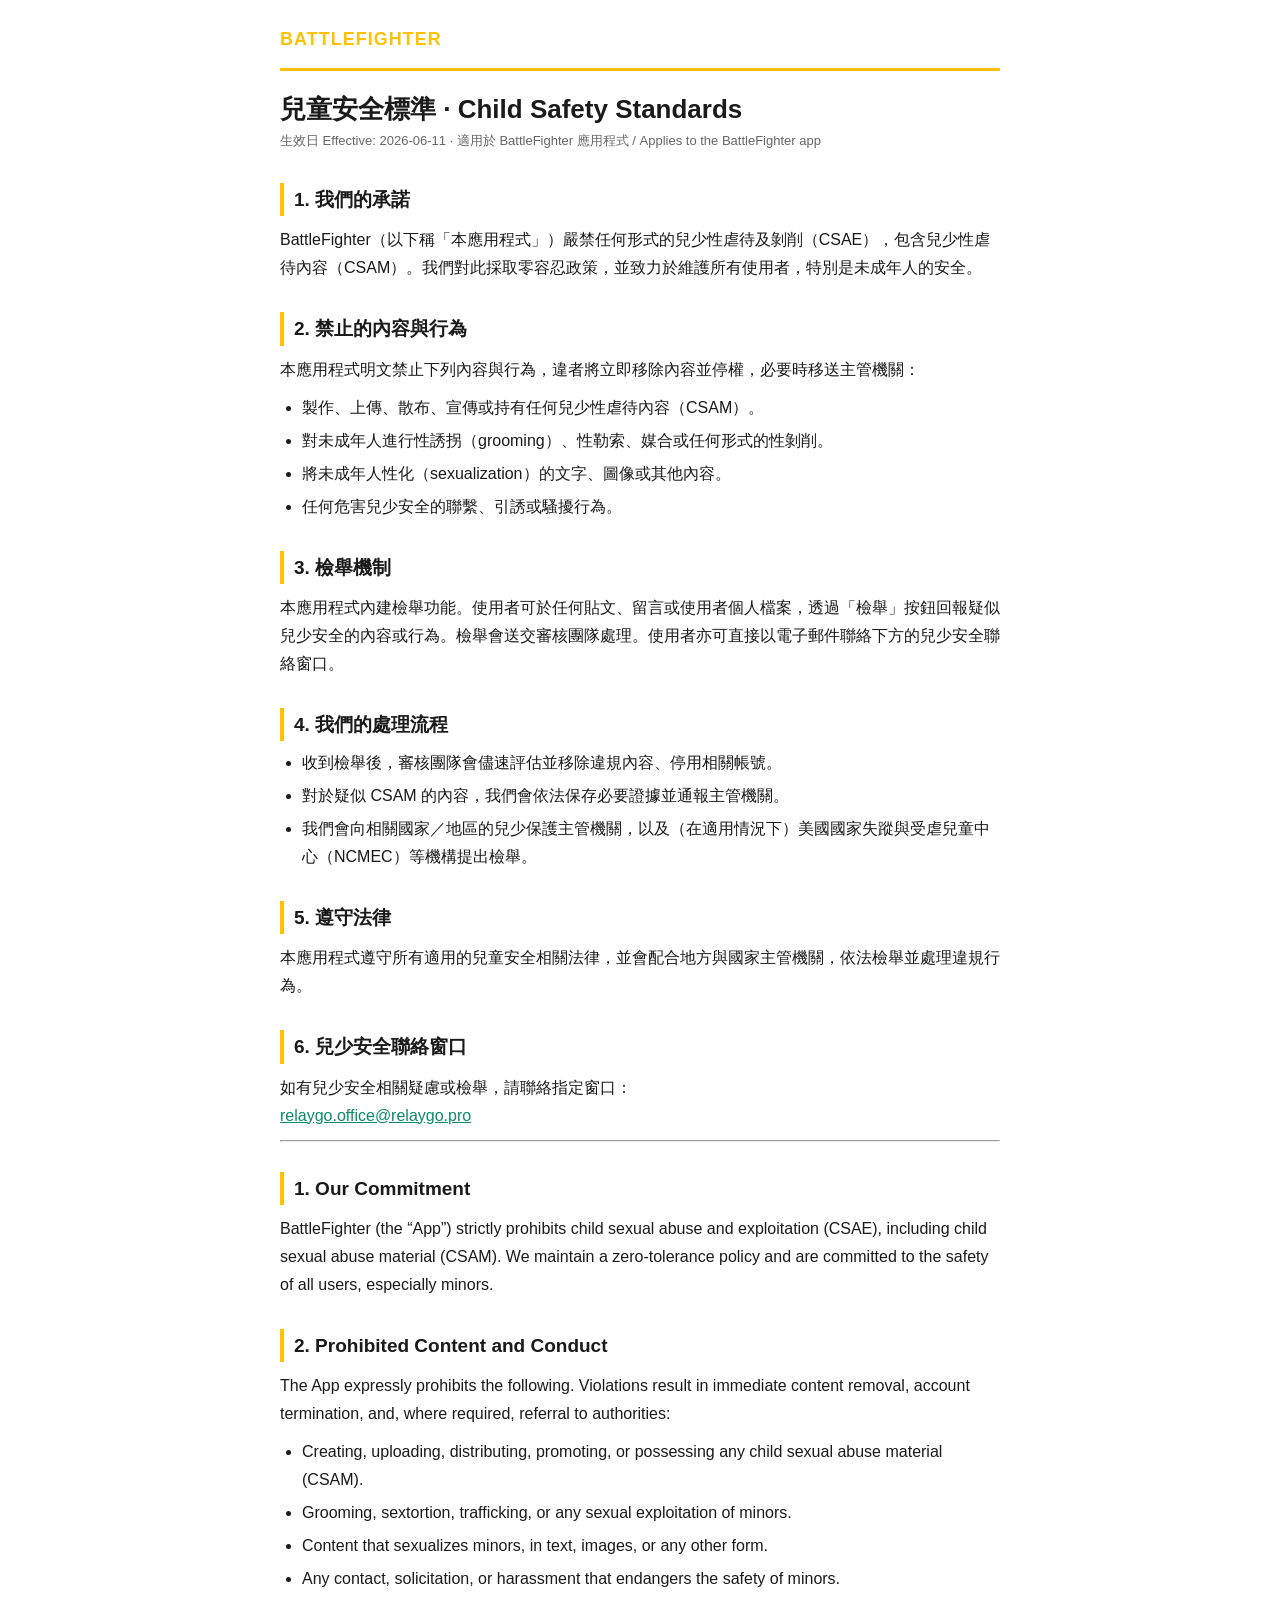
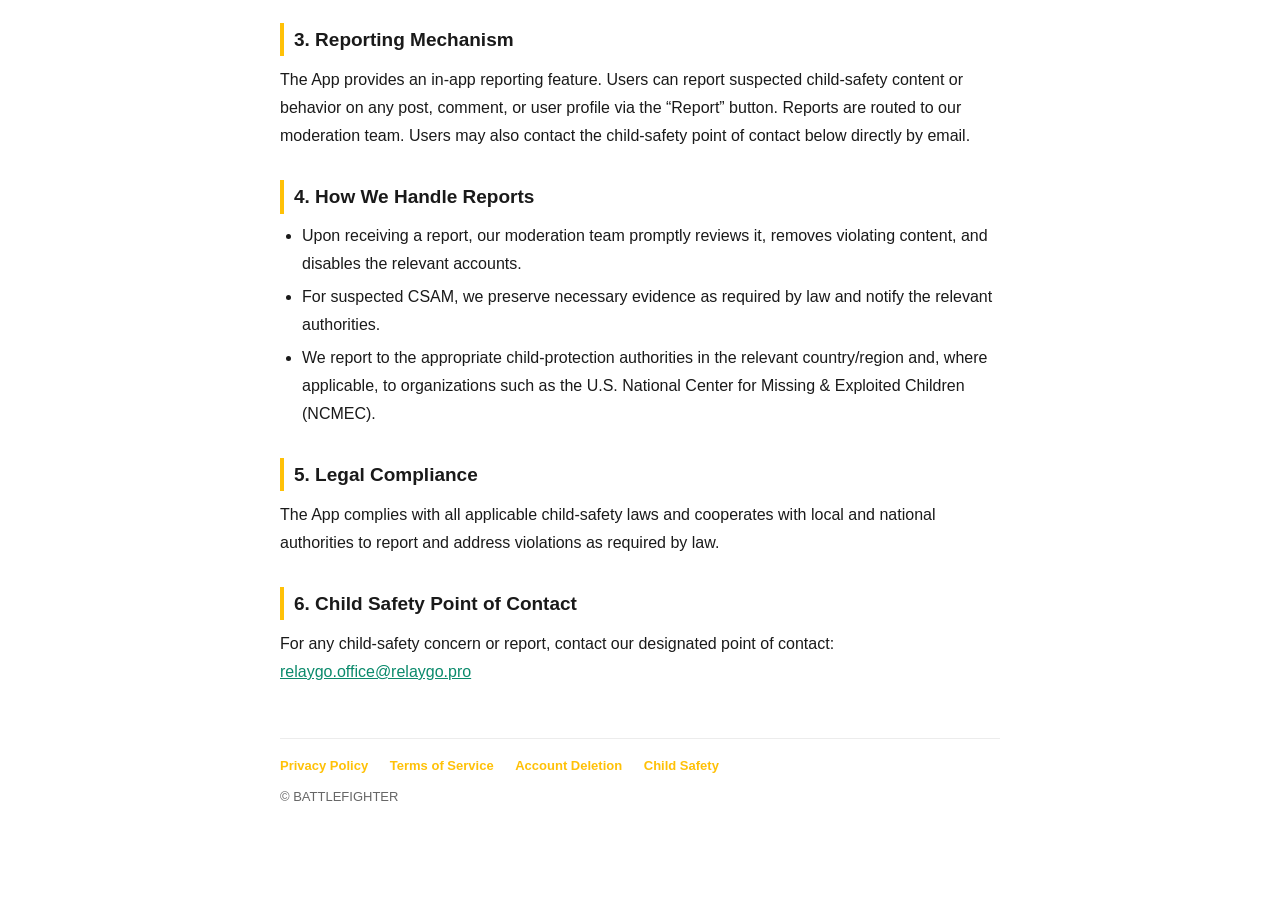
==== child-safety.html @ c1e0ab57 "加兒童安全標準頁 (CSAE) — Google Play 社交類別必填 Co-Authored-By: Claude Opus 4.8 (1M context) <noreply@anthropic" ====
<!doctype html>
<html lang="zh">
<head>
<meta charset="utf-8">
<meta name="viewport" content="width=device-width, initial-scale=1">
<meta name="robots" content="index,follow">
<title>Child Safety Standards — BATTLEFIGHTER</title>
<link rel="stylesheet" href="style.css">
</head>
<body>
<div class="wrap">
  <header class="top">
    <a class="brand" href="index.html">BATTLEFIGHTER</a>
  </header>

  <h1>兒童安全標準 · Child Safety Standards</h1>
  <div class="meta">生效日 Effective: 2026-06-11 · 適用於 BattleFighter 應用程式 / Applies to the BattleFighter app</div>

  <!-- ============ 中文 ============ -->
  <h2>1. 我們的承諾</h2>
  <p>BattleFighter（以下稱「本應用程式」）嚴禁任何形式的兒少性虐待及剝削（CSAE），包含兒少性虐待內容（CSAM）。我們對此採取零容忍政策，並致力於維護所有使用者，特別是未成年人的安全。</p>

  <h2>2. 禁止的內容與行為</h2>
  <p>本應用程式明文禁止下列內容與行為，違者將立即移除內容並停權，必要時移送主管機關：</p>
  <ul>
    <li>製作、上傳、散布、宣傳或持有任何兒少性虐待內容（CSAM）。</li>
    <li>對未成年人進行性誘拐（grooming）、性勒索、媒合或任何形式的性剝削。</li>
    <li>將未成年人性化（sexualization）的文字、圖像或其他內容。</li>
    <li>任何危害兒少安全的聯繫、引誘或騷擾行為。</li>
  </ul>

  <h2>3. 檢舉機制</h2>
  <p>本應用程式內建檢舉功能。使用者可於任何貼文、留言或使用者個人檔案，透過「檢舉」按鈕回報疑似兒少安全的內容或行為。檢舉會送交審核團隊處理。使用者亦可直接以電子郵件聯絡下方的兒少安全聯絡窗口。</p>

  <h2>4. 我們的處理流程</h2>
  <ul>
    <li>收到檢舉後，審核團隊會儘速評估並移除違規內容、停用相關帳號。</li>
    <li>對於疑似 CSAM 的內容，我們會依法保存必要證據並通報主管機關。</li>
    <li>我們會向相關國家／地區的兒少保護主管機關，以及（在適用情況下）美國國家失蹤與受虐兒童中心（NCMEC）等機構提出檢舉。</li>
  </ul>

  <h2>5. 遵守法律</h2>
  <p>本應用程式遵守所有適用的兒童安全相關法律，並會配合地方與國家主管機關，依法檢舉並處理違規行為。</p>

  <h2>6. 兒少安全聯絡窗口</h2>
  <p>如有兒少安全相關疑慮或檢舉，請聯絡指定窗口：<br>
  <a href="mailto:relaygo.office@relaygo.pro">relaygo.office@relaygo.pro</a></p>

  <hr>

  <!-- ============ English ============ -->
  <h2>1. Our Commitment</h2>
  <p>BattleFighter (the “App”) strictly prohibits child sexual abuse and exploitation (CSAE), including child sexual abuse material (CSAM). We maintain a zero-tolerance policy and are committed to the safety of all users, especially minors.</p>

  <h2>2. Prohibited Content and Conduct</h2>
  <p>The App expressly prohibits the following. Violations result in immediate content removal, account termination, and, where required, referral to authorities:</p>
  <ul>
    <li>Creating, uploading, distributing, promoting, or possessing any child sexual abuse material (CSAM).</li>
    <li>Grooming, sextortion, trafficking, or any sexual exploitation of minors.</li>
    <li>Content that sexualizes minors, in text, images, or any other form.</li>
    <li>Any contact, solicitation, or harassment that endangers the safety of minors.</li>
  </ul>

  <h2>3. Reporting Mechanism</h2>
  <p>The App provides an in-app reporting feature. Users can report suspected child-safety content or behavior on any post, comment, or user profile via the “Report” button. Reports are routed to our moderation team. Users may also contact the child-safety point of contact below directly by email.</p>

  <h2>4. How We Handle Reports</h2>
  <ul>
    <li>Upon receiving a report, our moderation team promptly reviews it, removes violating content, and disables the relevant accounts.</li>
    <li>For suspected CSAM, we preserve necessary evidence as required by law and notify the relevant authorities.</li>
    <li>We report to the appropriate child-protection authorities in the relevant country/region and, where applicable, to organizations such as the U.S. National Center for Missing &amp; Exploited Children (NCMEC).</li>
  </ul>

  <h2>5. Legal Compliance</h2>
  <p>The App complies with all applicable child-safety laws and cooperates with local and national authorities to report and address violations as required by law.</p>

  <h2>6. Child Safety Point of Contact</h2>
  <p>For any child-safety concern or report, contact our designated point of contact:<br>
  <a href="mailto:relaygo.office@relaygo.pro">relaygo.office@relaygo.pro</a></p>

  <footer>
    <nav class="docnav">
      <a href="privacy.html">Privacy Policy</a>
      <a href="terms.html">Terms of Service</a>
      <a href="delete-account.html">Account Deletion</a>
      <a href="child-safety.html">Child Safety</a>
    </nav>
    <div>© BATTLEFIGHTER</div>
  </footer>
</div>
</body>
</html>
---- style.css ----
:root{
  --brand:#FFC107; --bg:#ffffff; --fg:#1a1a1a; --muted:#666; --line:#ececec;
}
@media (prefers-color-scheme: dark){
  :root{ --bg:#121212; --fg:#ededed; --muted:#9a9a9a; --line:#2a2a2a; }
}
*{box-sizing:border-box}
html,body{margin:0;padding:0}
body{
  background:var(--bg); color:var(--fg); line-height:1.75;
  font-family:-apple-system,BlinkMacSystemFont,"Segoe UI",Roboto,
    "Noto Sans CJK TC","Microsoft JhengHei","Hiragino Sans",sans-serif;
}
.wrap{max-width:760px;margin:0 auto;padding:24px 20px 96px}
header.top{
  display:flex;align-items:center;justify-content:space-between;
  flex-wrap:wrap;gap:8px;border-bottom:3px solid var(--brand);
  padding-bottom:12px;margin-bottom:4px;
}
.brand{font-weight:800;letter-spacing:1px;color:var(--brand);
  font-size:18px;text-decoration:none}
.langs a{margin-left:12px;color:var(--muted);text-decoration:none;font-size:14px}
.langs a.active{color:var(--brand);font-weight:700}
h1{font-size:26px;margin:22px 0 4px;line-height:1.3}
.meta{color:var(--muted);font-size:13px;margin-bottom:26px}
h2{font-size:19px;margin:30px 0 8px;border-left:4px solid var(--brand);padding-left:10px}
h3{font-size:16px;margin:18px 0 6px}
ul{padding-left:22px;margin:8px 0}
li{margin:5px 0}
p{margin:10px 0}
a{color:#0a8a6b}
.loading{color:var(--muted)}
footer{margin-top:52px;border-top:1px solid var(--line);padding-top:16px;
  color:var(--muted);font-size:13px}
nav.docnav{margin-bottom:8px}
nav.docnav a{display:inline-block;margin-right:18px;color:var(--brand);
  font-weight:600;text-decoration:none}
.cards{display:flex;flex-wrap:wrap;gap:16px;margin-top:28px}
.card{flex:1 1 260px;border:1px solid var(--line);border-radius:12px;
  padding:20px;text-decoration:none;color:inherit;transition:border-color .15s}
.card:hover{border-color:var(--brand)}
.card h2{border:0;padding:0;margin:0 0 6px}
.card p{margin:0;color:var(--muted);font-size:14px}
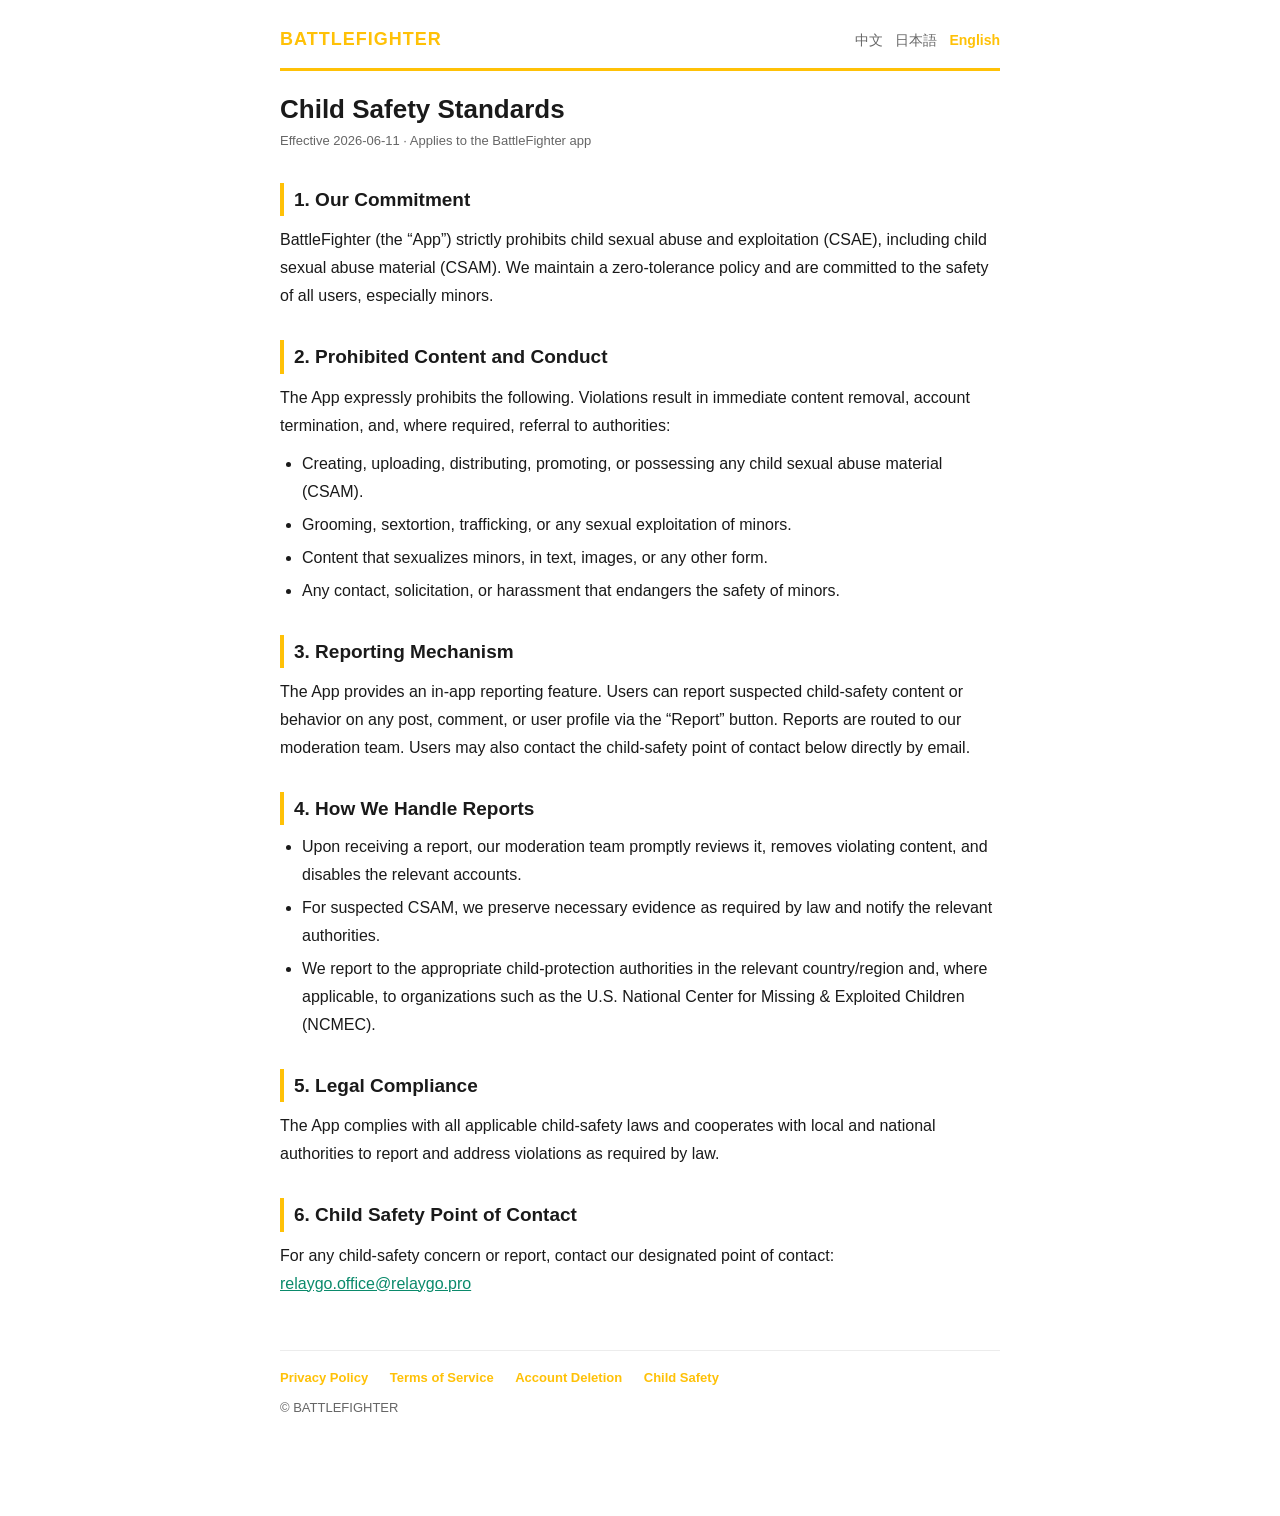
==== commit aa147455: "child-safety 頁加 zh/ja/en 三語切換 + 補日文，與其他法律頁一致 Co-Authored-By: Claude Opus 4.8 (1M context) <noreply@a" ====
--- a/child-safety.html
+++ b/child-safety.html
@@ -11,72 +11,113 @@
 <div class="wrap">
   <header class="top">
     <a class="brand" href="index.html">BATTLEFIGHTER</a>
+    <span class="langs" id="langs"></span>
   </header>
 
-  <h1>兒童安全標準 · Child Safety Standards</h1>
-  <div class="meta">生效日 Effective: 2026-06-11 · 適用於 BattleFighter 應用程式 / Applies to the BattleFighter app</div>
+  <!-- ============ 中文 ============ -->
+  <section data-lang="zh">
+    <h1>兒童安全標準</h1>
+    <div class="meta">生效日 2026-06-11 · 適用於 BattleFighter 應用程式</div>
 
-  <!-- ============ 中文 ============ -->
-  <h2>1. 我們的承諾</h2>
-  <p>BattleFighter（以下稱「本應用程式」）嚴禁任何形式的兒少性虐待及剝削（CSAE），包含兒少性虐待內容（CSAM）。我們對此採取零容忍政策，並致力於維護所有使用者，特別是未成年人的安全。</p>
+    <h2>1. 我們的承諾</h2>
+    <p>BattleFighter（以下稱「本應用程式」）嚴禁任何形式的兒少性虐待及剝削（CSAE），包含兒少性虐待內容（CSAM）。我們對此採取零容忍政策，並致力於維護所有使用者，特別是未成年人的安全。</p>
 
-  <h2>2. 禁止的內容與行為</h2>
-  <p>本應用程式明文禁止下列內容與行為，違者將立即移除內容並停權，必要時移送主管機關：</p>
-  <ul>
-    <li>製作、上傳、散布、宣傳或持有任何兒少性虐待內容（CSAM）。</li>
-    <li>對未成年人進行性誘拐（grooming）、性勒索、媒合或任何形式的性剝削。</li>
-    <li>將未成年人性化（sexualization）的文字、圖像或其他內容。</li>
-    <li>任何危害兒少安全的聯繫、引誘或騷擾行為。</li>
-  </ul>
+    <h2>2. 禁止的內容與行為</h2>
+    <p>本應用程式明文禁止下列內容與行為，違者將立即移除內容並停權，必要時移送主管機關：</p>
+    <ul>
+      <li>製作、上傳、散布、宣傳或持有任何兒少性虐待內容（CSAM）。</li>
+      <li>對未成年人進行性誘拐（grooming）、性勒索、媒合或任何形式的性剝削。</li>
+      <li>將未成年人性化（sexualization）的文字、圖像或其他內容。</li>
+      <li>任何危害兒少安全的聯繫、引誘或騷擾行為。</li>
+    </ul>
 
-  <h2>3. 檢舉機制</h2>
-  <p>本應用程式內建檢舉功能。使用者可於任何貼文、留言或使用者個人檔案，透過「檢舉」按鈕回報疑似兒少安全的內容或行為。檢舉會送交審核團隊處理。使用者亦可直接以電子郵件聯絡下方的兒少安全聯絡窗口。</p>
+    <h2>3. 檢舉機制</h2>
+    <p>本應用程式內建檢舉功能。使用者可於任何貼文、留言或使用者個人檔案，透過「檢舉」按鈕回報疑似兒少安全的內容或行為。檢舉會送交審核團隊處理。使用者亦可直接以電子郵件聯絡下方的兒少安全聯絡窗口。</p>
 
-  <h2>4. 我們的處理流程</h2>
-  <ul>
-    <li>收到檢舉後，審核團隊會儘速評估並移除違規內容、停用相關帳號。</li>
-    <li>對於疑似 CSAM 的內容，我們會依法保存必要證據並通報主管機關。</li>
-    <li>我們會向相關國家／地區的兒少保護主管機關，以及（在適用情況下）美國國家失蹤與受虐兒童中心（NCMEC）等機構提出檢舉。</li>
-  </ul>
+    <h2>4. 我們的處理流程</h2>
+    <ul>
+      <li>收到檢舉後，審核團隊會儘速評估並移除違規內容、停用相關帳號。</li>
+      <li>對於疑似 CSAM 的內容，我們會依法保存必要證據並通報主管機關。</li>
+      <li>我們會向相關國家／地區的兒少保護主管機關，以及（在適用情況下）美國國家失蹤與受虐兒童中心（NCMEC）等機構提出檢舉。</li>
+    </ul>
 
-  <h2>5. 遵守法律</h2>
-  <p>本應用程式遵守所有適用的兒童安全相關法律，並會配合地方與國家主管機關，依法檢舉並處理違規行為。</p>
+    <h2>5. 遵守法律</h2>
+    <p>本應用程式遵守所有適用的兒童安全相關法律，並會配合地方與國家主管機關，依法檢舉並處理違規行為。</p>
 
-  <h2>6. 兒少安全聯絡窗口</h2>
-  <p>如有兒少安全相關疑慮或檢舉，請聯絡指定窗口：<br>
-  <a href="mailto:relaygo.office@relaygo.pro">relaygo.office@relaygo.pro</a></p>
+    <h2>6. 兒少安全聯絡窗口</h2>
+    <p>如有兒少安全相關疑慮或檢舉，請聯絡指定窗口：<br>
+    <a href="mailto:relaygo.office@relaygo.pro">relaygo.office@relaygo.pro</a></p>
+  </section>
 
-  <hr>
+  <!-- ============ 日本語 ============ -->
+  <section data-lang="ja" style="display:none">
+    <h1>児童の安全基準</h1>
+    <div class="meta">施行日 2026-06-11 · BattleFighter アプリに適用</div>
+
+    <h2>1. 私たちの約束</h2>
+    <p>BattleFighter（以下「本アプリ」）は、児童の性的虐待および搾取（CSAE）、児童性的虐待コンテンツ（CSAM）を含むあらゆる形態を固く禁じます。当社はゼロトレランス方針を採用し、すべての利用者、特に未成年者の安全保護に努めます。</p>
+
+    <h2>2. 禁止されるコンテンツおよび行為</h2>
+    <p>本アプリは以下のコンテンツおよび行為を明確に禁止します。違反した場合、直ちにコンテンツを削除しアカウントを停止し、必要に応じて当局へ通報します：</p>
+    <ul>
+      <li>児童性的虐待コンテンツ（CSAM）の作成、アップロード、配布、宣伝、所持。</li>
+      <li>未成年者に対するグルーミング、性的脅迫（sextortion）、人身取引、その他あらゆる性的搾取。</li>
+      <li>未成年者を性的対象化するテキスト、画像、その他のコンテンツ。</li>
+      <li>児童の安全を脅かす接触、勧誘、嫌がらせ行為。</li>
+    </ul>
+
+    <h2>3. 通報の仕組み</h2>
+    <p>本アプリには通報機能が組み込まれています。利用者は、各投稿・コメント・ユーザープロフィールの「通報」ボタンから、児童の安全に関わる疑わしいコンテンツや行為を報告できます。通報は審査チームに送られ対応されます。また、下記の児童安全担当窓口へ直接メールで連絡することもできます。</p>
+
+    <h2>4. 通報への対応</h2>
+    <ul>
+      <li>通報を受領後、審査チームは速やかに評価し、違反コンテンツを削除し、関連アカウントを停止します。</li>
+      <li>CSAM の疑いがあるコンテンツについては、法令に基づき必要な証拠を保全し、当局へ通報します。</li>
+      <li>該当する国・地域の児童保護当局、および（適用される場合）全米行方不明・被搾取児童センター（NCMEC）などの機関へ通報します。</li>
+    </ul>
+
+    <h2>5. 法令の遵守</h2>
+    <p>本アプリは、適用されるすべての児童安全関連法令を遵守し、地方および国の当局と協力して、法令に従い違反を通報・対処します。</p>
+
+    <h2>6. 児童安全担当窓口</h2>
+    <p>児童の安全に関するご懸念や通報は、指定窓口までご連絡ください：<br>
+    <a href="mailto:relaygo.office@relaygo.pro">relaygo.office@relaygo.pro</a></p>
+  </section>
 
   <!-- ============ English ============ -->
-  <h2>1. Our Commitment</h2>
-  <p>BattleFighter (the “App”) strictly prohibits child sexual abuse and exploitation (CSAE), including child sexual abuse material (CSAM). We maintain a zero-tolerance policy and are committed to the safety of all users, especially minors.</p>
+  <section data-lang="en" style="display:none">
+    <h1>Child Safety Standards</h1>
+    <div class="meta">Effective 2026-06-11 · Applies to the BattleFighter app</div>
 
-  <h2>2. Prohibited Content and Conduct</h2>
-  <p>The App expressly prohibits the following. Violations result in immediate content removal, account termination, and, where required, referral to authorities:</p>
-  <ul>
-    <li>Creating, uploading, distributing, promoting, or possessing any child sexual abuse material (CSAM).</li>
-    <li>Grooming, sextortion, trafficking, or any sexual exploitation of minors.</li>
-    <li>Content that sexualizes minors, in text, images, or any other form.</li>
-    <li>Any contact, solicitation, or harassment that endangers the safety of minors.</li>
-  </ul>
+    <h2>1. Our Commitment</h2>
+    <p>BattleFighter (the “App”) strictly prohibits child sexual abuse and exploitation (CSAE), including child sexual abuse material (CSAM). We maintain a zero-tolerance policy and are committed to the safety of all users, especially minors.</p>
 
-  <h2>3. Reporting Mechanism</h2>
-  <p>The App provides an in-app reporting feature. Users can report suspected child-safety content or behavior on any post, comment, or user profile via the “Report” button. Reports are routed to our moderation team. Users may also contact the child-safety point of contact below directly by email.</p>
+    <h2>2. Prohibited Content and Conduct</h2>
+    <p>The App expressly prohibits the following. Violations result in immediate content removal, account termination, and, where required, referral to authorities:</p>
+    <ul>
+      <li>Creating, uploading, distributing, promoting, or possessing any child sexual abuse material (CSAM).</li>
+      <li>Grooming, sextortion, trafficking, or any sexual exploitation of minors.</li>
+      <li>Content that sexualizes minors, in text, images, or any other form.</li>
+      <li>Any contact, solicitation, or harassment that endangers the safety of minors.</li>
+    </ul>
 
-  <h2>4. How We Handle Reports</h2>
-  <ul>
-    <li>Upon receiving a report, our moderation team promptly reviews it, removes violating content, and disables the relevant accounts.</li>
-    <li>For suspected CSAM, we preserve necessary evidence as required by law and notify the relevant authorities.</li>
-    <li>We report to the appropriate child-protection authorities in the relevant country/region and, where applicable, to organizations such as the U.S. National Center for Missing &amp; Exploited Children (NCMEC).</li>
-  </ul>
+    <h2>3. Reporting Mechanism</h2>
+    <p>The App provides an in-app reporting feature. Users can report suspected child-safety content or behavior on any post, comment, or user profile via the “Report” button. Reports are routed to our moderation team. Users may also contact the child-safety point of contact below directly by email.</p>
 
-  <h2>5. Legal Compliance</h2>
-  <p>The App complies with all applicable child-safety laws and cooperates with local and national authorities to report and address violations as required by law.</p>
+    <h2>4. How We Handle Reports</h2>
+    <ul>
+      <li>Upon receiving a report, our moderation team promptly reviews it, removes violating content, and disables the relevant accounts.</li>
+      <li>For suspected CSAM, we preserve necessary evidence as required by law and notify the relevant authorities.</li>
+      <li>We report to the appropriate child-protection authorities in the relevant country/region and, where applicable, to organizations such as the U.S. National Center for Missing &amp; Exploited Children (NCMEC).</li>
+    </ul>
 
-  <h2>6. Child Safety Point of Contact</h2>
-  <p>For any child-safety concern or report, contact our designated point of contact:<br>
-  <a href="mailto:relaygo.office@relaygo.pro">relaygo.office@relaygo.pro</a></p>
+    <h2>5. Legal Compliance</h2>
+    <p>The App complies with all applicable child-safety laws and cooperates with local and national authorities to report and address violations as required by law.</p>
+
+    <h2>6. Child Safety Point of Contact</h2>
+    <p>For any child-safety concern or report, contact our designated point of contact:<br>
+    <a href="mailto:relaygo.office@relaygo.pro">relaygo.office@relaygo.pro</a></p>
+  </section>
 
   <footer>
     <nav class="docnav">
@@ -88,5 +129,35 @@
     <div>© BATTLEFIGHTER</div>
   </footer>
 </div>
+
+<script>
+// 與 legal.js 一致的語言選擇邏輯（zh / ja / en），但內容為靜態內嵌、不從 DB 撈。
+var LANGS = [["zh","中文"],["ja","日本語"],["en","English"]];
+var TITLES = {zh:"兒童安全標準", ja:"児童の安全基準", en:"Child Safety Standards"};
+function pickLang(){
+  var u = new URLSearchParams(location.search).get("lang");
+  if(u && LANGS.some(function(l){return l[0]===u;})) return u;
+  var saved = localStorage.getItem("legal_lang");
+  if(saved && LANGS.some(function(l){return l[0]===saved;})) return saved;
+  var n = (navigator.language || "zh").toLowerCase();
+  if(n.indexOf("ja")===0) return "ja";
+  if(n.indexOf("en")===0) return "en";
+  return "zh";
+}
+function applyLang(lang){
+  localStorage.setItem("legal_lang", lang);
+  document.documentElement.lang = lang;
+  document.title = (TITLES[lang] || TITLES.zh) + " — BATTLEFIGHTER";
+  var secs = document.querySelectorAll("section[data-lang]");
+  for(var i=0;i<secs.length;i++){
+    secs[i].style.display = (secs[i].getAttribute("data-lang")===lang) ? "" : "none";
+  }
+  var ls = document.getElementById("langs");
+  if(ls) ls.innerHTML = LANGS.map(function(p){
+    return '<a href="?lang=' + p[0] + '" class="' + (p[0]===lang?'active':'') + '">' + p[1] + '</a>';
+  }).join("");
+}
+applyLang(pickLang());
+</script>
 </body>
 </html>
